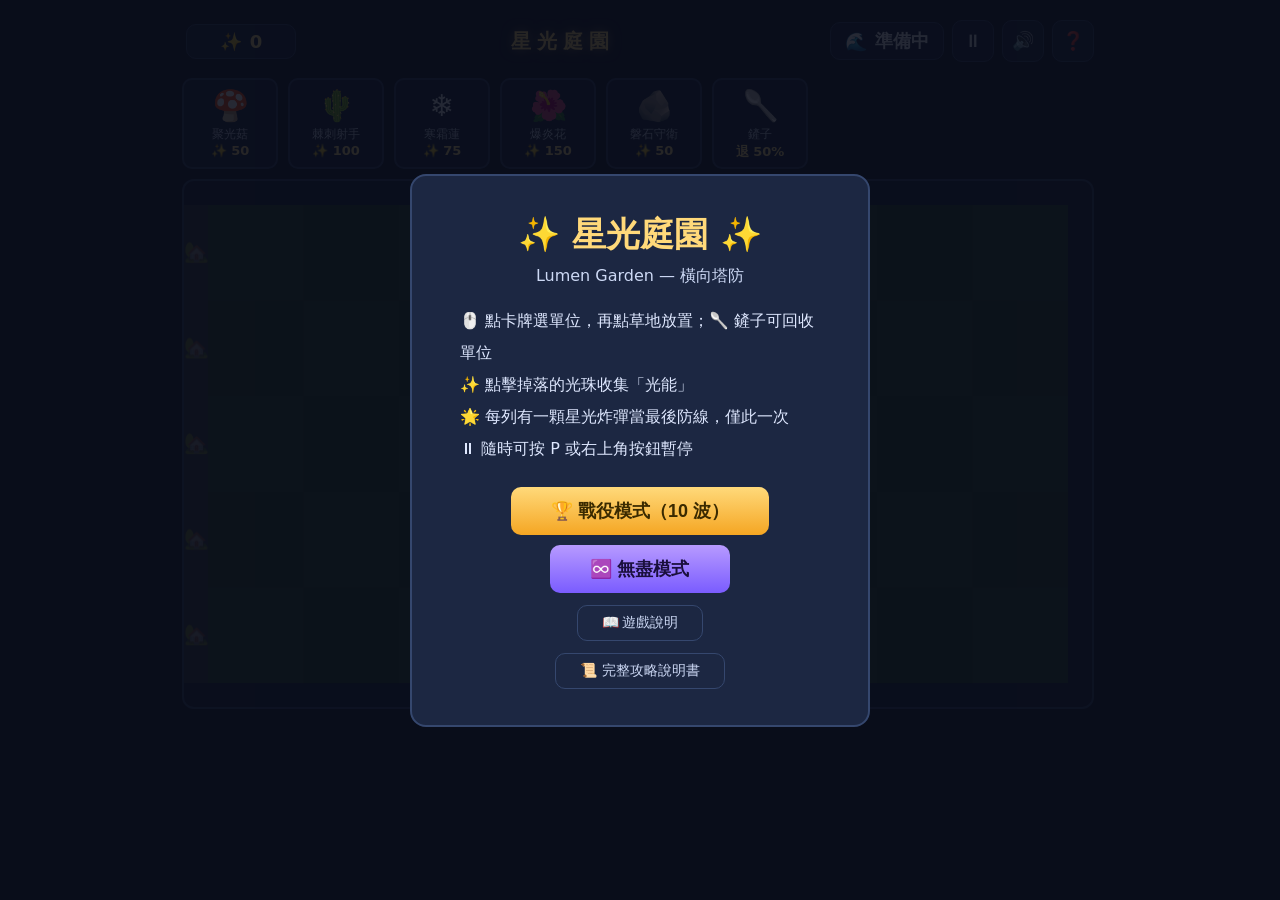
==== index.html @ 7b3ec1b3 "feat: 攻略說明書 manual.html + 遊戲內入口連結 - 11 章完整攻略：開局 SOP、光能經濟、單位/敵人圖鑑（含數值與剋制）、   炸彈與鏟子、戰役 10 波結構、無盡模式（含 b" ====
<!DOCTYPE html>
<html lang="zh-Hant">
<head>
  <meta charset="UTF-8">
  <meta name="viewport" content="width=device-width, initial-scale=1.0">
  <title>星光庭園 Lumen Garden — 橫向塔防</title>
  <link rel="stylesheet" href="css/style.css">
</head>
<body>
  <div id="app">

    <!-- 頂部 HUD：資源 / 波次 / 控制按鈕 -->
    <header id="hud">
      <div class="hud-item" id="hud-lux">
        <span class="hud-icon">✨</span>
        <span id="lux-count">0</span>
      </div>
      <h1 id="hud-title">星光庭園</h1>
      <div id="hud-right">
        <div class="hud-item" id="hud-wave">
          <span class="hud-icon">🌊</span>
          <span id="wave-label">準備中</span>
        </div>
        <button id="btn-pause" class="hud-btn" title="暫停 (P)">⏸</button>
        <button id="btn-sound" class="hud-btn" title="音效開關">🔊</button>
        <button id="btn-help" class="hud-btn" title="遊戲說明">❓</button>
      </div>
    </header>

    <!-- 單位卡牌選擇列（由 ui.js 動態生成） -->
    <nav id="card-bar"></nav>

    <!-- 主戰場 -->
    <div id="canvas-wrap">
      <canvas id="game"></canvas>
      <!-- 波次橫幅（「第 N 波來襲！」） -->
      <div id="banner" class="hidden"></div>
    </div>

    <!-- 操作提示 toast -->
    <div id="toast" class="hidden"></div>

    <!-- 開始畫面 -->
    <div id="screen-start" class="screen">
      <div class="screen-box">
        <h2>✨ 星光庭園 ✨</h2>
        <p class="screen-sub">Lumen Garden — 橫向塔防</p>
        <ul class="howto">
          <li>🖱️ 點卡牌選單位，再點草地放置；🥄 鏟子可回收單位</li>
          <li>✨ 點擊掉落的光珠收集「光能」</li>
          <li>🌟 每列有一顆星光炸彈當最後防線，僅此一次</li>
          <li>⏸ 隨時可按 P 或右上角按鈕暫停</li>
        </ul>
        <button id="btn-start" class="btn-main">🏆 戰役模式（10 波）</button>
        <button id="btn-endless" class="btn-main btn-endless">♾️ 無盡模式</button>
        <button id="btn-help-start" class="btn-sub">📖 遊戲說明</button>
        <a href="manual.html" class="btn-sub btn-link">📜 完整攻略說明書</a>
      </div>
    </div>

    <!-- 勝利畫面 -->
    <div id="screen-win" class="screen hidden">
      <div class="screen-box">
        <h2>🏆 勝利！</h2>
        <p class="screen-sub">十波暗影全數退散，庭園的星光守住了。</p>
        <button id="btn-restart-win" class="btn-main">再玩一次</button>
        <button id="btn-win-endless" class="btn-main btn-endless">♾️ 挑戰無盡模式</button>
      </div>
    </div>

    <!-- 失敗畫面 -->
    <div id="screen-lose" class="screen hidden">
      <div class="screen-box">
        <h2>💀 失守……</h2>
        <p class="screen-sub">暗影族闖進了庭園深處。</p>
        <p id="lose-stats" class="screen-sub"></p>
        <button id="btn-restart-lose" class="btn-main">重新開始</button>
      </div>
    </div>

    <!-- 遊戲說明（表格內容由 ui.js 依 config 資料表生成） -->
    <div id="screen-help" class="screen hidden">
      <div class="screen-box help-box">
        <h2>📖 遊戲說明</h2>
        <div class="help-scroll">
          <h3>基本流程</h3>
          <ul class="howto">
            <li>開場有 15 秒準備時間，先種 🍄 聚光菇累積經濟</li>
            <li>點卡牌 → 點草地格子放置；再點一次卡牌可取消</li>
            <li>點擊 ✨ 光珠收集光能（落地 12 秒後消失，快過期會閃爍）</li>
            <li>🏆 戰役模式：擋下 10 波即勝利</li>
            <li>♾️ 無盡模式：第 11 波起無限生波，越撐越難，拚最高波次紀錄</li>
            <li>🥄 鏟子：點鏟子再點單位，移除並退回一半光能</li>
            <li>🌟 星光炸彈：每列一顆，敵人破防時自動引爆清光該列 — 僅此一次</li>
          </ul>
          <h3>防禦單位</h3>
          <table class="help-table" id="help-units"></table>
          <h3>敵人圖鑑</h3>
          <table class="help-table" id="help-enemies"></table>
          <h3>小訣竅</h3>
          <ul class="howto">
            <li>寒霜蓮放在射手前排，減速讓輸出時間翻倍</li>
            <li>重甲兵的護甲要先打破才會掉血，優先集火</li>
            <li>磐石守衛擋最前排，換取後排輸出時間</li>
            <li>暗影君王血厚甲硬又咬得痛 — 寒霜蓮拖速 + 爆炎花輸出是解</li>
          </ul>
          <p style="text-align:center; margin-top:14px;">
            <a href="manual.html" target="_blank" style="color:#ffd97a;">📜 開啟完整攻略說明書（單位數值、波次結構、陣型心法）</a>
          </p>
        </div>
        <button id="btn-close-help" class="btn-main">關閉</button>
      </div>
    </div>

  </div>

  <!-- 依序載入：後面的檔案依賴前面的全域定義（刻意不用 ES modules，file:// 直接可跑） -->
  <script src="js/config.js"></script>
  <script src="js/state.js"></script>
  <script src="js/sfx.js"></script>
  <script src="js/grid.js"></script>
  <script src="js/resources.js"></script>
  <script src="js/projectiles.js"></script>
  <script src="js/units.js"></script>
  <script src="js/enemies.js"></script>
  <script src="js/waves.js"></script>
  <script src="js/ui.js"></script>
  <script src="js/render.js"></script>
  <script src="js/main.js"></script>
</body>
</html>
---- css/style.css ----
/* ============================================================
   星光庭園 Lumen Garden — 全部樣式
   ============================================================ */

* { margin: 0; padding: 0; box-sizing: border-box; }

body {
  background: #10182b;
  color: #eef3ff;
  font-family: "Segoe UI", "Microsoft JhengHei", system-ui, sans-serif;
  display: flex;
  justify-content: center;
  min-height: 100vh;
  user-select: none;
}

#app {
  position: relative;
  padding: 12px 16px 24px;
  width: fit-content;
  max-width: 100%;
}

/* ---------- 頂部 HUD ---------- */
#hud {
  display: flex;
  align-items: center;
  justify-content: space-between;
  gap: 16px;
  padding: 8px 4px;
}

#hud-title {
  font-size: 20px;
  letter-spacing: 6px;
  color: #ffd97a;
  text-shadow: 0 0 12px rgba(255, 217, 122, .5);
}

.hud-item {
  display: flex;
  align-items: center;
  gap: 8px;
  background: #1c2742;
  border: 1px solid #35476e;
  border-radius: 10px;
  padding: 6px 14px;
  font-size: 18px;
  font-weight: 700;
  min-width: 110px;
  justify-content: center;
}

#hud-lux #lux-count { color: #ffe08a; }

#hud-right {
  display: flex;
  align-items: center;
  gap: 8px;
}

.hud-btn {
  width: 42px;
  height: 42px;
  font-size: 18px;
  background: #1c2742;
  border: 1px solid #35476e;
  border-radius: 10px;
  color: #eef3ff;
  cursor: pointer;
  transition: transform .08s, border-color .08s;
}

.hud-btn:hover {
  transform: translateY(-1px);
  border-color: #ffd97a;
}

/* ---------- 卡牌選擇列 ---------- */
#card-bar {
  display: flex;
  flex-wrap: wrap;
  gap: 10px;
  padding: 8px 0 10px;
}

.card {
  position: relative;
  width: 96px;
  background: #1c2742;
  border: 2px solid #35476e;
  border-radius: 10px;
  padding: 8px 4px 6px;
  text-align: center;
  cursor: pointer;
  transition: transform .08s, border-color .08s;
  overflow: hidden;
}

.card:hover { transform: translateY(-2px); }

.card.selected {
  border-color: #ffd97a;
  box-shadow: 0 0 10px rgba(255, 217, 122, .45);
}

.card.unaffordable { filter: grayscale(.7) brightness(.7); }

.card .card-emoji { font-size: 30px; line-height: 1.2; }
.card .card-name  { font-size: 12px; margin-top: 2px; color: #cdd9f5; }
.card .card-cost  { font-size: 13px; font-weight: 700; color: #ffe08a; }

/* 冷卻遮罩：由上往下退去，height 由 JS 控制 */
.card .card-cd {
  position: absolute;
  left: 0; top: 0; width: 100%;
  background: rgba(8, 12, 24, .78);
  pointer-events: none;
  display: flex;
  align-items: flex-end;
  justify-content: center;
  color: #9fb2dc;
  font-size: 12px;
}

/* ---------- 戰場 ---------- */
#canvas-wrap { position: relative; }

canvas {
  display: block;
  border-radius: 12px;
  border: 2px solid #35476e;
  background: #16203a;
  cursor: pointer;
  /* 內部解析度固定 912×528，CSS 縮放跟隨螢幕；
     輸入座標換算在 main.js 用 getBoundingClientRect 比例處理 */
  width: min(912px, 100%);
  height: auto;
  touch-action: manipulation;   /* 觸控時停用雙擊縮放 */
}

/* 波次橫幅 */
#banner {
  position: absolute;
  top: 40%;
  left: 50%;
  transform: translate(-50%, -50%);
  font-size: 44px;
  font-weight: 900;
  color: #ff8a8a;
  text-shadow: 0 0 18px rgba(255, 80, 80, .6), 2px 2px 0 #000;
  pointer-events: none;
  animation: banner-pop 2.4s ease forwards;
  white-space: nowrap;
}

@keyframes banner-pop {
  0%   { opacity: 0; transform: translate(-50%, -50%) scale(.5); }
  15%  { opacity: 1; transform: translate(-50%, -50%) scale(1.1); }
  25%  { transform: translate(-50%, -50%) scale(1); }
  80%  { opacity: 1; }
  100% { opacity: 0; }
}

/* ---------- Toast 提示 ---------- */
#toast {
  position: fixed;
  bottom: 36px;
  left: 50%;
  transform: translateX(-50%);
  background: rgba(20, 28, 50, .95);
  border: 1px solid #ffd97a;
  color: #ffe9b0;
  padding: 10px 22px;
  border-radius: 24px;
  font-size: 15px;
  pointer-events: none;
  transition: opacity .25s;
  z-index: 30;
}

/* ---------- 全螢幕畫面（開始 / 勝利 / 失敗） ---------- */
.screen {
  position: fixed;
  inset: 0;
  background: rgba(8, 12, 24, .88);
  display: flex;
  align-items: center;
  justify-content: center;
  z-index: 20;
}

.screen-box {
  background: #1c2742;
  border: 2px solid #35476e;
  border-radius: 16px;
  padding: 36px 48px;
  text-align: center;
  max-width: 460px;
}

.screen-box h2 {
  font-size: 34px;
  margin-bottom: 8px;
  color: #ffd97a;
}

.screen-sub { color: #cdd9f5; margin-bottom: 18px; }

.howto {
  list-style: none;
  text-align: left;
  margin: 0 auto 22px;
  width: fit-content;
  line-height: 2;
  color: #dfe8ff;
}

.btn-main {
  font-size: 18px;
  font-weight: 700;
  padding: 12px 40px;
  border: none;
  border-radius: 10px;
  background: linear-gradient(180deg, #ffd97a, #f5a623);
  color: #3a2a00;
  cursor: pointer;
  transition: transform .08s, box-shadow .08s;
}

.btn-main:hover {
  transform: translateY(-2px);
  box-shadow: 0 4px 18px rgba(255, 217, 122, .4);
}

.btn-endless {
  display: block;
  margin: 10px auto 0;
  background: linear-gradient(180deg, #b79aff, #7a5cff);
  color: #1a0f3d;
}

.btn-endless:hover { box-shadow: 0 4px 18px rgba(150, 120, 255, .45); }

.btn-sub {
  display: block;
  margin: 12px auto 0;
  font-size: 14px;
  padding: 8px 24px;
  border: 1px solid #35476e;
  border-radius: 10px;
  background: transparent;
  color: #cdd9f5;
  cursor: pointer;
}

.btn-sub:hover { border-color: #ffd97a; color: #ffe9b0; }

.btn-link {
  width: fit-content;
  text-decoration: none;
}

/* ---------- 遊戲說明 ---------- */
.help-box { max-width: 640px; }

.help-scroll {
  max-height: 60vh;
  overflow-y: auto;
  text-align: left;
  margin-bottom: 18px;
  padding-right: 8px;
}

.help-scroll h3 {
  color: #ffd97a;
  margin: 14px 0 6px;
  font-size: 16px;
}

.help-table {
  width: 100%;
  border-collapse: collapse;
  font-size: 13px;
  margin: 4px 0 8px;
}

.help-table th, .help-table td {
  border: 1px solid #35476e;
  padding: 5px 8px;
  text-align: left;
}

.help-table th { background: #24304f; color: #ffd97a; }

.hidden { display: none !important; }

/* ---------- 小螢幕（手機直向） ---------- */
@media (max-width: 700px) {
  #app { padding: 6px 8px 16px; }

  #hud { flex-wrap: wrap; gap: 8px; }
  #hud-title { font-size: 15px; letter-spacing: 2px; order: -1; width: 100%; text-align: center; }
  .hud-item { font-size: 14px; min-width: 80px; padding: 4px 10px; }
  .hud-btn { width: 36px; height: 36px; font-size: 15px; }

  .card { width: 64px; padding: 5px 2px 4px; }
  .card .card-emoji { font-size: 22px; }
  .card .card-name  { font-size: 10px; }
  .card .card-cost  { font-size: 11px; }

  #banner { font-size: 28px; }
  .screen-box { padding: 24px 20px; max-width: 92vw; }
  .screen-box h2 { font-size: 26px; }
  .howto { line-height: 1.7; font-size: 14px; }
}
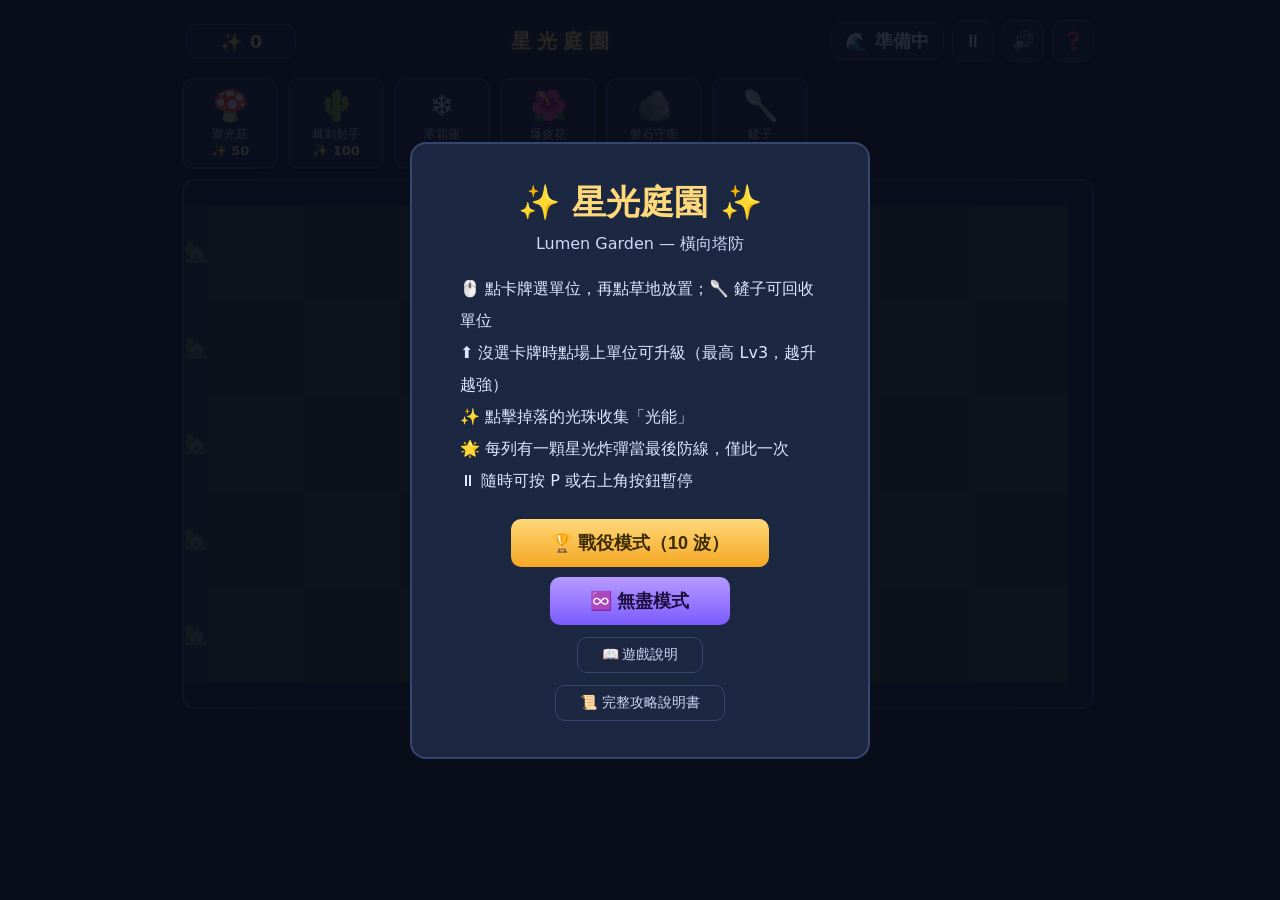
==== commit 8fdb5cf1: "feat: 飛行敵人暗影飛翼 + 單位升級系統 + Boss 召喚/碎石特殊技 - 🦇 暗影飛翼：飛越所有地面單位直撲防線，戰役第 6/8/9/10 波登場，無盡第 13 波起加入 - ⬆️ 單位升級" ====
--- a/index.html
+++ b/index.html
@@ -47,6 +47,7 @@
         <p class="screen-sub">Lumen Garden — 橫向塔防</p>
         <ul class="howto">
           <li>🖱️ 點卡牌選單位，再點草地放置；🥄 鏟子可回收單位</li>
+          <li>⬆️ 沒選卡牌時點場上單位可升級（最高 Lv3，越升越強）</li>
           <li>✨ 點擊掉落的光珠收集「光能」</li>
           <li>🌟 每列有一顆星光炸彈當最後防線，僅此一次</li>
           <li>⏸ 隨時可按 P 或右上角按鈕暫停</li>
@@ -90,7 +91,8 @@
             <li>點擊 ✨ 光珠收集光能（落地 12 秒後消失，快過期會閃爍）</li>
             <li>🏆 戰役模式：擋下 10 波即勝利</li>
             <li>♾️ 無盡模式：第 11 波起無限生波，越撐越難，拚最高波次紀錄</li>
-            <li>🥄 鏟子：點鏟子再點單位，移除並退回一半光能</li>
+            <li>⬆️ 升級：沒選卡牌時點場上單位，花光能升級（Lv2 = 基礎成本、Lv3 = 2 倍成本）— 射手傷害與血量 ×1.5、聚光菇生產加速，升級同時回滿血</li>
+            <li>🥄 鏟子：點鏟子再點單位，移除並退回一半光能（含升級投資）</li>
             <li>🌟 星光炸彈：每列一顆，敵人破防時自動引爆清光該列 — 僅此一次</li>
           </ul>
           <h3>防禦單位</h3>
@@ -102,7 +104,8 @@
             <li>寒霜蓮放在射手前排，減速讓輸出時間翻倍</li>
             <li>重甲兵的護甲要先打破才會掉血，優先集火</li>
             <li>磐石守衛擋最前排，換取後排輸出時間</li>
-            <li>暗影君王血厚甲硬又咬得痛 — 寒霜蓮拖速 + 爆炎花輸出是解</li>
+            <li>🦇 暗影飛翼會飛越所有地面單位 — 肉盾擋不住，每列都要有射手</li>
+            <li>暗影君王會召喚爪牙、對肉盾造成 4 倍碎石傷害 — 寒霜蓮拖速 + 爆炎花輸出是解</li>
           </ul>
           <p style="text-align:center; margin-top:14px;">
             <a href="manual.html" target="_blank" style="color:#ffd97a;">📜 開啟完整攻略說明書（單位數值、波次結構、陣型心法）</a>
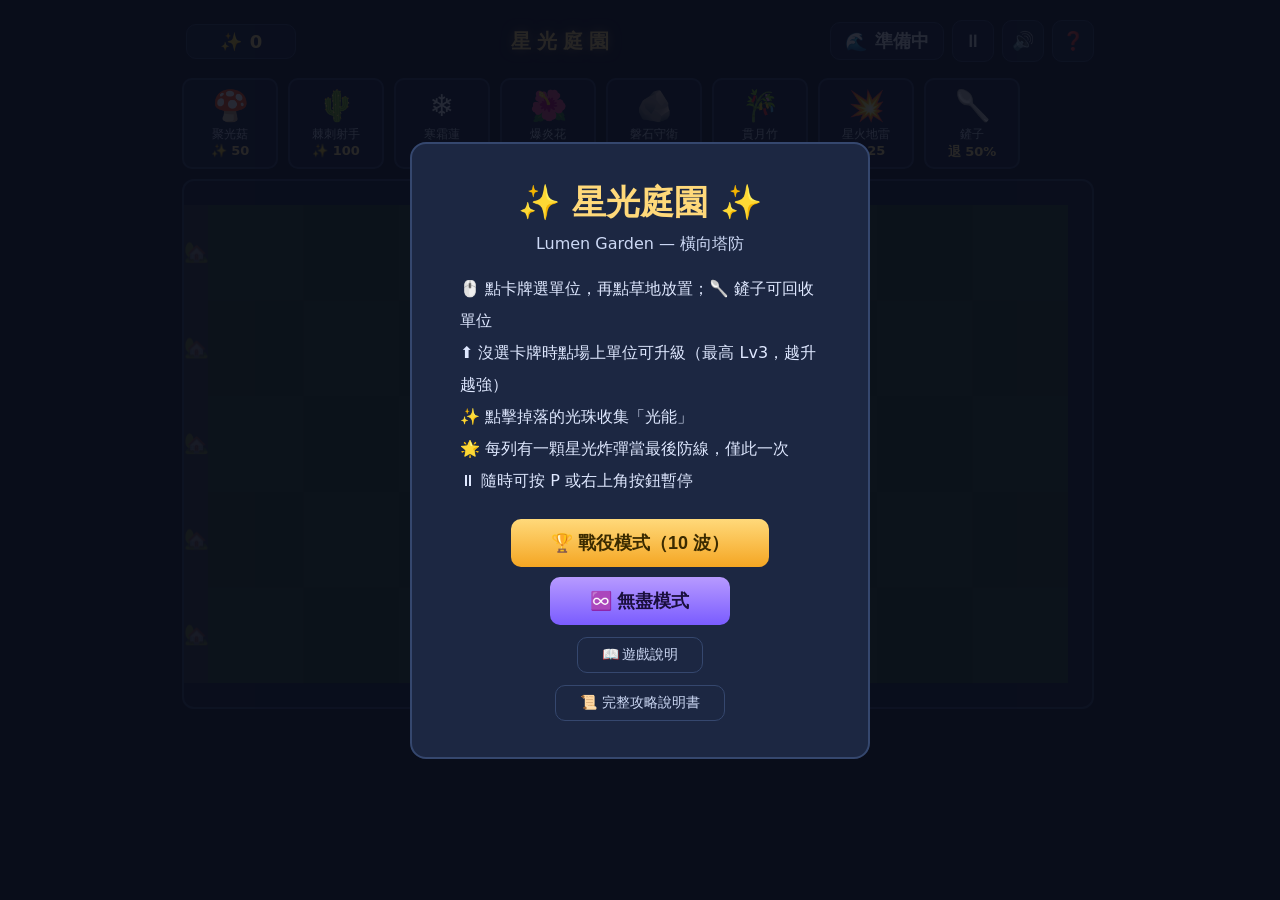
==== commit 9236bad8: "feat: 無盡模式 Roguelike 增益 — 每 5 波三選一 - 清完頭目波（每 5 波）跳出「星光祝福」三選一，效果持續整場，選擇期間遊戲凍結 - 8 種增益：射速/傷害/光珠價值/立即光能" ====
--- a/index.html
+++ b/index.html
@@ -79,6 +79,15 @@
       </div>
     </div>
 
+    <!-- 無盡增益三選一（選項由 ui.js 依 perks.js 資料生成） -->
+    <div id="screen-perk" class="screen hidden">
+      <div class="screen-box">
+        <h2>✨ 星光祝福</h2>
+        <p class="screen-sub">擋下了頭目波！選擇一項增益，效果持續整場</p>
+        <div id="perk-options"></div>
+      </div>
+    </div>
+
     <!-- 遊戲說明（表格內容由 ui.js 依 config 資料表生成） -->
     <div id="screen-help" class="screen hidden">
       <div class="screen-box help-box">
@@ -123,6 +132,7 @@
   <script src="js/sfx.js"></script>
   <script src="js/grid.js"></script>
   <script src="js/resources.js"></script>
+  <script src="js/perks.js"></script>
   <script src="js/projectiles.js"></script>
   <script src="js/units.js"></script>
   <script src="js/enemies.js"></script>
--- a/css/style.css
+++ b/css/style.css
@@ -314,3 +314,34 @@
   .screen-box h2 { font-size: 26px; }
   .howto { line-height: 1.7; font-size: 14px; }
 }
+
+/* ---------- 無盡增益三選一 ---------- */
+#perk-options {
+  display: flex;
+  gap: 14px;
+  justify-content: center;
+  flex-wrap: wrap;
+}
+
+.perk-card {
+  width: 128px;
+  padding: 16px 10px 14px;
+  border: 2px solid #35476e;
+  border-radius: 12px;
+  background: #141d36;
+  color: #dfe8ff;
+  cursor: pointer;
+  transition: transform .08s, border-color .08s, box-shadow .08s;
+}
+
+.perk-card:hover {
+  transform: translateY(-3px);
+  border-color: #ffd97a;
+  box-shadow: 0 4px 18px rgba(255, 217, 122, .35);
+}
+
+.perk-emoji { font-size: 34px; margin-bottom: 6px; }
+.perk-name { font-weight: 700; color: #ffd97a; margin-bottom: 6px; }
+.perk-desc { font-size: 12px; line-height: 1.5; color: #cdd9f5; }
+
+#screen-perk .screen-box { max-width: 560px; }
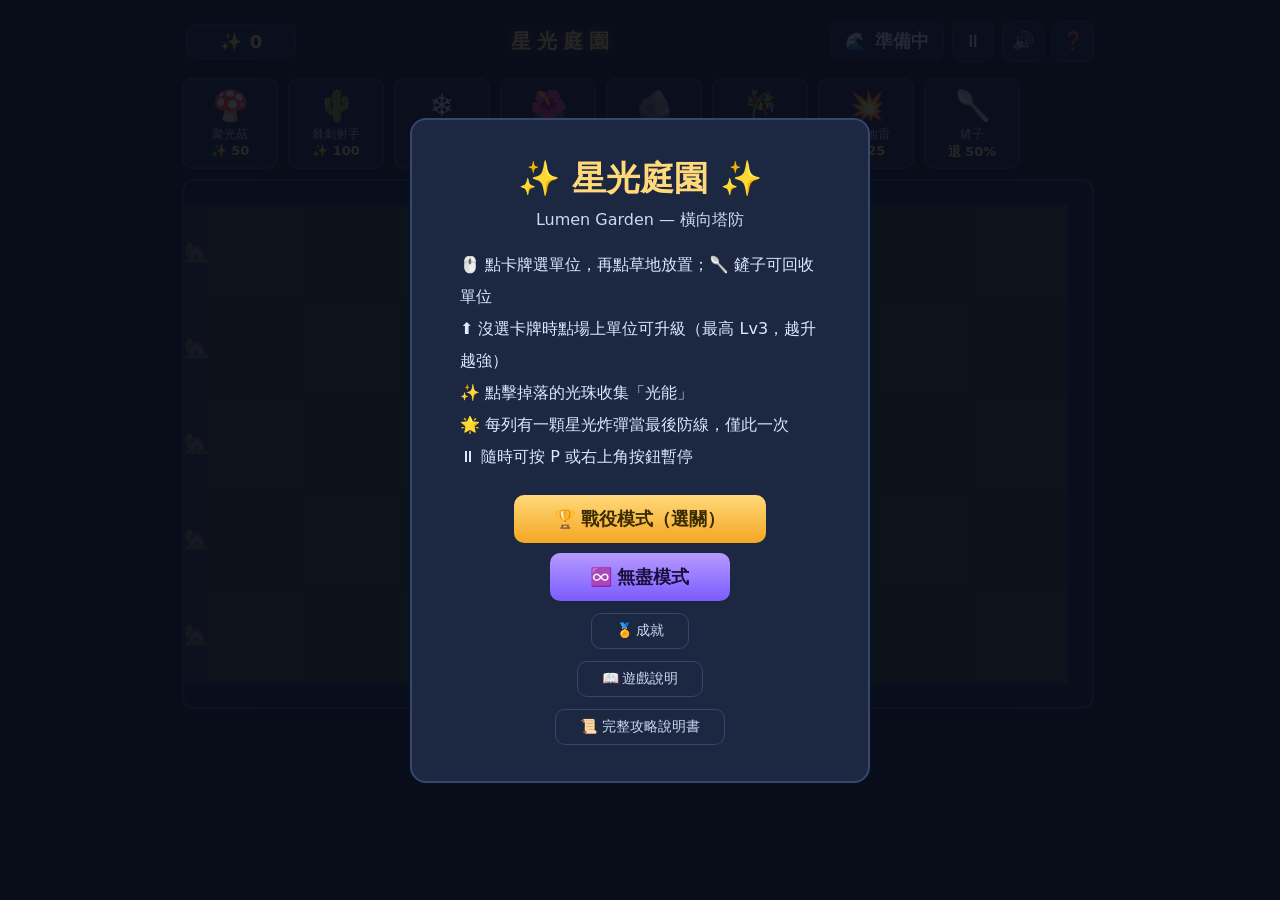
==== commit 4393279f: "feat: 關卡系統（5 關規則變化 + 星級）+ 成就系統 - 🗺️ 戰役改選關制：星光初戰（經典）/ 無月之夜（無天降光珠）/ 巨石陣（6 格障礙）/ 疾風夜襲（快速敵混編）/ 雙王之夜（最終波雙" ====
--- a/index.html
+++ b/index.html
@@ -52,8 +52,9 @@
           <li>🌟 每列有一顆星光炸彈當最後防線，僅此一次</li>
           <li>⏸ 隨時可按 P 或右上角按鈕暫停</li>
         </ul>
-        <button id="btn-start" class="btn-main">🏆 戰役模式（10 波）</button>
+        <button id="btn-start" class="btn-main">🏆 戰役模式（選關）</button>
         <button id="btn-endless" class="btn-main btn-endless">♾️ 無盡模式</button>
+        <button id="btn-achievements" class="btn-sub">🏅 成就</button>
         <button id="btn-help-start" class="btn-sub">📖 遊戲說明</button>
         <a href="manual.html" class="btn-sub btn-link">📜 完整攻略說明書</a>
       </div>
@@ -64,8 +65,28 @@
       <div class="screen-box">
         <h2>🏆 勝利！</h2>
         <p class="screen-sub">十波暗影全數退散，庭園的星光守住了。</p>
+        <p id="win-stats" class="screen-sub"></p>
         <button id="btn-restart-win" class="btn-main">再玩一次</button>
         <button id="btn-win-endless" class="btn-main btn-endless">♾️ 挑戰無盡模式</button>
+      </div>
+    </div>
+
+    <!-- 選關畫面（卡片由 ui.js 依 LEVELS 生成） -->
+    <div id="screen-levels" class="screen hidden">
+      <div class="screen-box levels-box">
+        <h2>🗺️ 選擇關卡</h2>
+        <p class="screen-sub">每關規則不同；保留越多星光炸彈，星級越高</p>
+        <div id="level-options"></div>
+        <button id="btn-close-levels" class="btn-sub">返回</button>
+      </div>
+    </div>
+
+    <!-- 成就一覽（由 ui.js 依 ACHIEVEMENTS 生成） -->
+    <div id="screen-ach" class="screen hidden">
+      <div class="screen-box">
+        <h2>🏅 成就</h2>
+        <div id="ach-list"></div>
+        <button id="btn-close-ach" class="btn-sub">返回</button>
       </div>
     </div>
 
@@ -129,6 +150,7 @@
   <!-- 依序載入：後面的檔案依賴前面的全域定義（刻意不用 ES modules，file:// 直接可跑） -->
   <script src="js/config.js"></script>
   <script src="js/state.js"></script>
+  <script src="js/progress.js"></script>
   <script src="js/sfx.js"></script>
   <script src="js/grid.js"></script>
   <script src="js/resources.js"></script>
--- a/css/style.css
+++ b/css/style.css
@@ -345,3 +345,43 @@
 .perk-desc { font-size: 12px; line-height: 1.5; color: #cdd9f5; }
 
 #screen-perk .screen-box { max-width: 560px; }
+
+/* ---------- 選關與成就 ---------- */
+.levels-box { max-width: 640px; }
+
+#level-options {
+  display: flex;
+  gap: 12px;
+  justify-content: center;
+  flex-wrap: wrap;
+  margin-bottom: 6px;
+}
+
+.level-card { width: 104px; padding: 12px 8px 10px; }
+.level-stars { margin-top: 8px; font-size: 13px; letter-spacing: 1px; }
+
+#ach-list {
+  display: grid;
+  grid-template-columns: 1fr 1fr;
+  gap: 10px;
+  margin-bottom: 14px;
+  text-align: left;
+}
+
+.ach-item {
+  display: flex;
+  align-items: center;
+  gap: 10px;
+  padding: 8px 12px;
+  border: 1px solid #35476e;
+  border-radius: 10px;
+  background: #141d36;
+  opacity: .45;
+  font-size: 13px;
+  color: #cdd9f5;
+  line-height: 1.4;
+}
+
+.ach-item.unlocked { opacity: 1; border-color: #ffd97a55; }
+.ach-emoji { font-size: 24px; }
+.ach-item b { color: #ffd97a; }
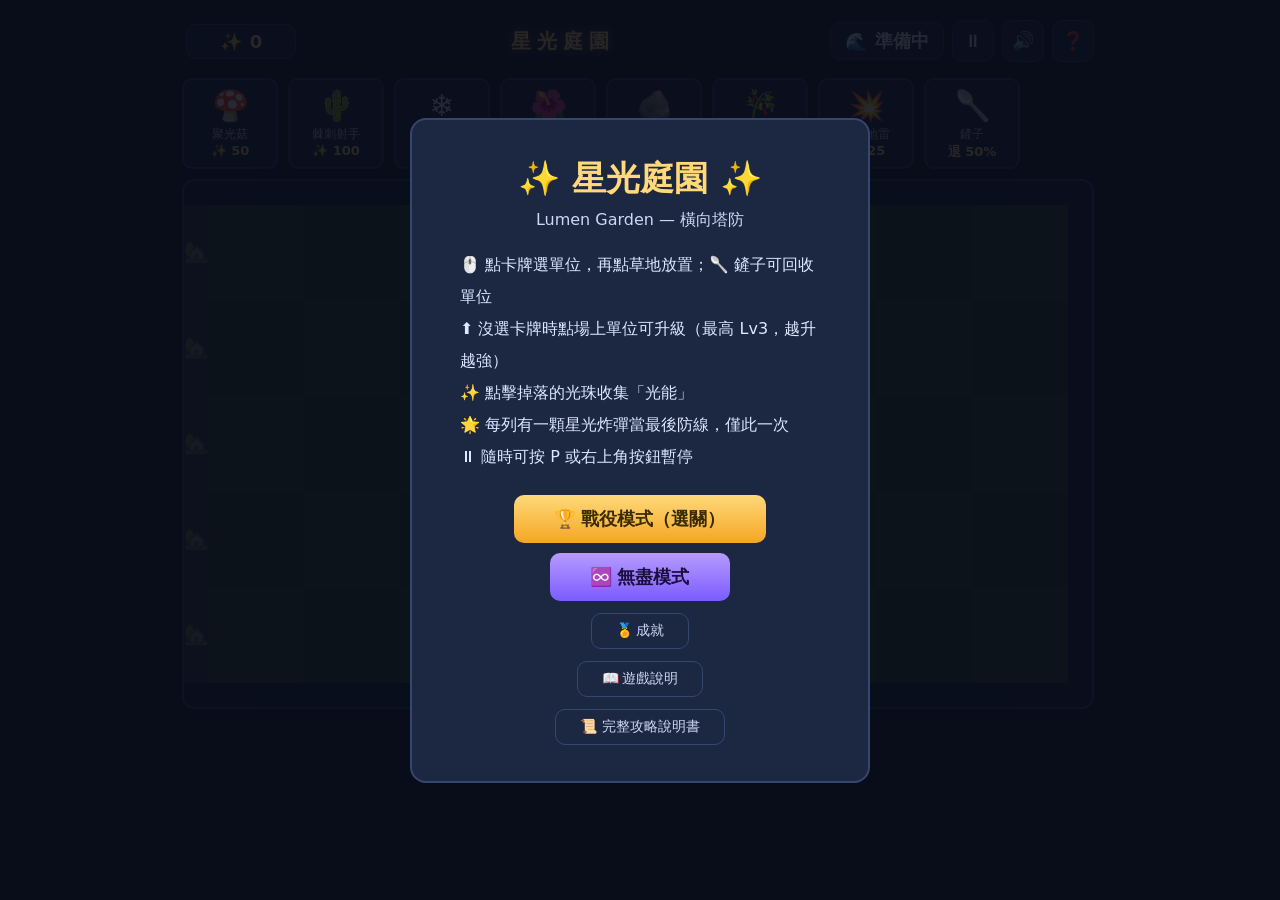
==== commit d1e82925: "feat: PWA 化 — 可安裝到手機主畫面、離線可玩 - manifest.webmanifest + 星光主題 icon（192/512/maskable + apple-touch 180） " ====
--- a/index.html
+++ b/index.html
@@ -2,8 +2,15 @@
 <html lang="zh-Hant">
 <head>
   <meta charset="UTF-8">
-  <meta name="viewport" content="width=device-width, initial-scale=1.0">
+  <meta name="viewport" content="width=device-width, initial-scale=1.0, viewport-fit=cover">
   <title>星光庭園 Lumen Garden — 橫向塔防</title>
+  <meta name="theme-color" content="#10182b">
+  <link rel="manifest" href="manifest.webmanifest">
+  <link rel="icon" type="image/png" sizes="192x192" href="icons/icon-192.png">
+  <link rel="apple-touch-icon" href="icons/apple-touch-icon.png">
+  <meta name="apple-mobile-web-app-capable" content="yes">
+  <meta name="apple-mobile-web-app-status-bar-style" content="black-translucent">
+  <meta name="apple-mobile-web-app-title" content="星光庭園">
   <link rel="stylesheet" href="css/style.css">
 </head>
 <body>
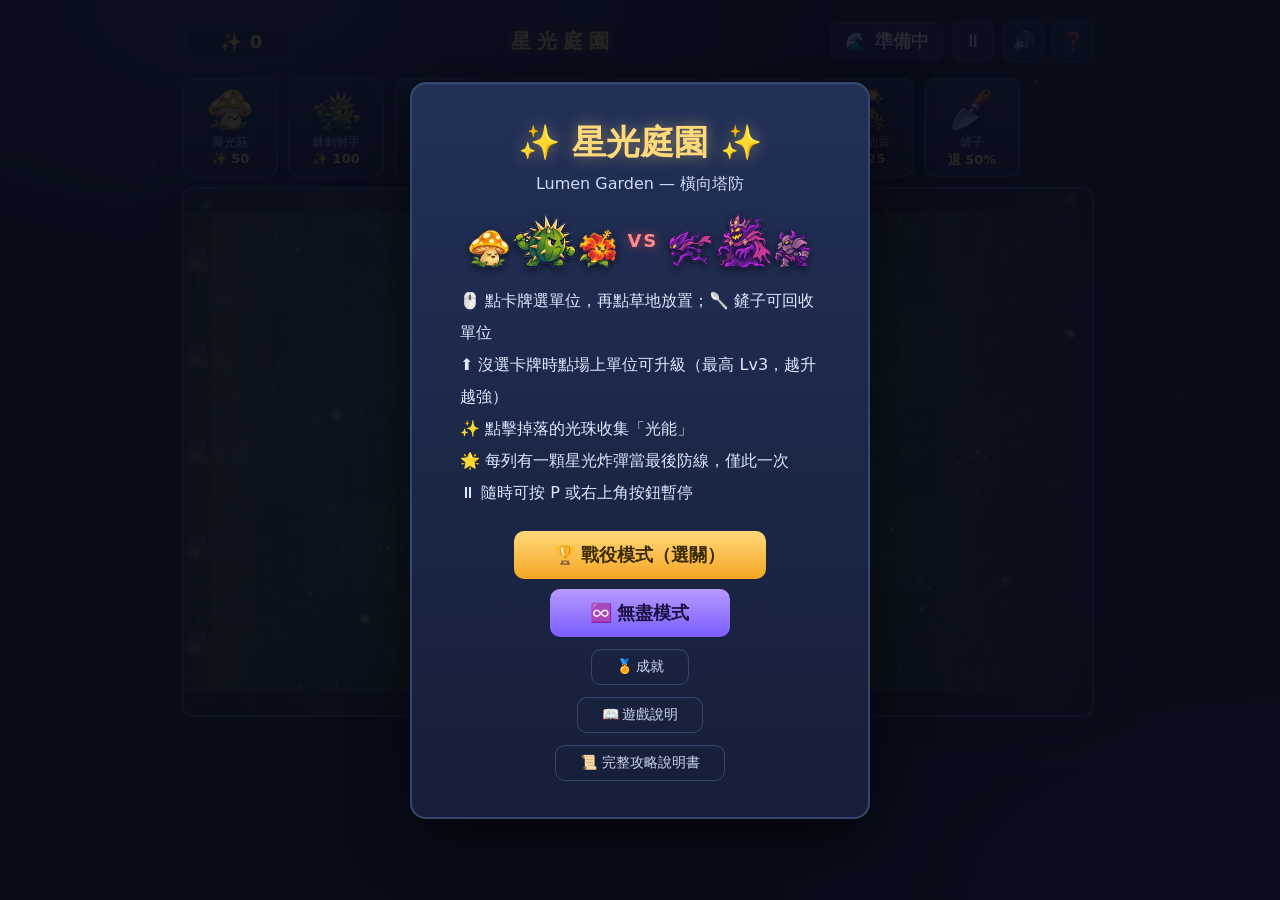
==== commit 2f2786b2: "feat: 美術升級 — AI 角色圖、程式繪製夜間場景、每關色盤、打擊回饋 - 角色：7 單位 + 7 敵人 + 巨石/鏟子/星燈/小屋改用點陣圖（img/sprites/），缺圖自動退回 emoj" ====
--- a/index.html
+++ b/index.html
@@ -52,6 +52,8 @@
       <div class="screen-box">
         <h2>✨ 星光庭園 ✨</h2>
         <p class="screen-sub">Lumen Garden — 橫向塔防</p>
+        <!-- 主視覺（由 ui.js 依角色圖生成） -->
+        <div id="hero-row"></div>
         <ul class="howto">
           <li>🖱️ 點卡牌選單位，再點草地放置；🥄 鏟子可回收單位</li>
           <li>⬆️ 沒選卡牌時點場上單位可升級（最高 Lv3，越升越強）</li>
@@ -126,8 +128,8 @@
             <li>開場有 15 秒準備時間，先種 🍄 聚光菇累積經濟</li>
             <li>點卡牌 → 點草地格子放置；再點一次卡牌可取消</li>
             <li>點擊 ✨ 光珠收集光能（落地 12 秒後消失，快過期會閃爍）</li>
-            <li>🏆 戰役模式：擋下 10 波即勝利</li>
-            <li>♾️ 無盡模式：第 11 波起無限生波，越撐越難，拚最高波次紀錄</li>
+            <li>🏆 戰役模式：5 個規則各異的關卡，各擋下 10 波即勝利；剩越多炸彈星級越高</li>
+            <li>♾️ 無盡模式：第 11 波起無限生波，每 5 波增益三選一，拚最高波次紀錄</li>
             <li>⬆️ 升級：沒選卡牌時點場上單位，花光能升級（Lv2 = 基礎成本、Lv3 = 2 倍成本）— 射手傷害與血量 ×1.5、聚光菇生產加速，升級同時回滿血</li>
             <li>🥄 鏟子：點鏟子再點單位，移除並退回一半光能（含升級投資）</li>
             <li>🌟 星光炸彈：每列一顆，敵人破防時自動引爆清光該列 — 僅此一次</li>
@@ -160,6 +162,8 @@
   <script src="js/progress.js"></script>
   <script src="js/sfx.js"></script>
   <script src="js/grid.js"></script>
+  <script src="js/sprites.js"></script>
+  <script src="js/scenery.js"></script>
   <script src="js/resources.js"></script>
   <script src="js/perks.js"></script>
   <script src="js/projectiles.js"></script>
--- a/css/style.css
+++ b/css/style.css
@@ -5,7 +5,18 @@
 * { margin: 0; padding: 0; box-sizing: border-box; }
 
 body {
-  background: #10182b;
+  /* 夜空：兩團遠光 + 幾顆星點（純 CSS，不需圖檔） */
+  background:
+    radial-gradient(1.5px 1.5px at 12% 18%, rgba(255, 255, 255, .7) 50%, transparent 51%),
+    radial-gradient(1.5px 1.5px at 81% 9%, rgba(255, 233, 176, .8) 50%, transparent 51%),
+    radial-gradient(1px 1px at 34% 62%, rgba(255, 255, 255, .5) 50%, transparent 51%),
+    radial-gradient(1px 1px at 67% 78%, rgba(255, 255, 255, .5) 50%, transparent 51%),
+    radial-gradient(1.5px 1.5px at 92% 44%, rgba(200, 220, 255, .7) 50%, transparent 51%),
+    radial-gradient(1px 1px at 6% 86%, rgba(255, 255, 255, .5) 50%, transparent 51%),
+    radial-gradient(ellipse 70% 50% at 20% 0%, rgba(90, 110, 200, .28), transparent 70%),
+    radial-gradient(ellipse 60% 45% at 100% 100%, rgba(120, 70, 180, .22), transparent 70%),
+    #0d1424;
+  background-attachment: fixed;
   color: #eef3ff;
   font-family: "Segoe UI", "Microsoft JhengHei", system-ui, sans-serif;
   display: flex;
@@ -87,7 +98,7 @@
 .card {
   position: relative;
   width: 96px;
-  background: #1c2742;
+  background: linear-gradient(180deg, #25335a, #182139);
   border: 2px solid #35476e;
   border-radius: 10px;
   padding: 8px 4px 6px;
@@ -106,7 +117,42 @@
 
 .card.unaffordable { filter: grayscale(.7) brightness(.7); }
 
-.card .card-emoji { font-size: 30px; line-height: 1.2; }
+.card .card-emoji { font-size: 30px; line-height: 1.2; height: 44px; }
+
+/* 角色小圖（卡牌、說明表、主視覺共用；載入失敗時 ui.js 會換回 emoji 文字） */
+.sprite-icon {
+  height: 44px;
+  width: auto;
+  max-width: 100%;
+  object-fit: contain;
+  vertical-align: middle;
+  filter: drop-shadow(0 2px 3px rgba(0, 0, 0, .55));
+  -webkit-user-drag: none;
+}
+
+.help-table .sprite-icon { height: 26px; margin-right: 4px; }
+
+/* 開始畫面主視覺：我方 vs 暗影族 */
+#hero-row {
+  display: flex;
+  align-items: flex-end;
+  justify-content: center;
+  gap: 10px;
+  margin: 4px -24px 16px;
+}
+
+.hero-side { display: flex; align-items: flex-end; gap: 2px; font-size: 30px; flex-shrink: 0; }
+.hero-side .sprite-icon { height: 40px; max-width: none; }
+.hero-side .sprite-icon:nth-child(2) { height: 56px; }
+
+.hero-vs {
+  align-self: center;
+  font-weight: 900;
+  font-size: 18px;
+  letter-spacing: 2px;
+  color: #ff8a8a;
+  text-shadow: 0 0 10px rgba(255, 80, 80, .6);
+}
 .card .card-name  { font-size: 12px; margin-top: 2px; color: #cdd9f5; }
 .card .card-cost  { font-size: 13px; font-weight: 700; color: #ffe08a; }
 
@@ -130,6 +176,7 @@
   display: block;
   border-radius: 12px;
   border: 2px solid #35476e;
+  box-shadow: 0 10px 40px rgba(0, 0, 0, .55), 0 0 0 1px rgba(255, 217, 122, .08);
   background: #16203a;
   cursor: pointer;
   /* 內部解析度固定 912×528，CSS 縮放跟隨螢幕；
@@ -191,8 +238,9 @@
 }
 
 .screen-box {
-  background: #1c2742;
+  background: linear-gradient(180deg, #223058, #161f38);
   border: 2px solid #35476e;
+  box-shadow: 0 18px 60px rgba(0, 0, 0, .6), inset 0 1px 0 rgba(255, 255, 255, .06);
   border-radius: 16px;
   padding: 36px 48px;
   text-align: center;
@@ -203,6 +251,7 @@
   font-size: 34px;
   margin-bottom: 8px;
   color: #ffd97a;
+  text-shadow: 0 0 16px rgba(255, 217, 122, .45);
 }
 
 .screen-sub { color: #cdd9f5; margin-bottom: 18px; }
@@ -305,7 +354,11 @@
   .hud-btn { width: 36px; height: 36px; font-size: 15px; }
 
   .card { width: 64px; padding: 5px 2px 4px; }
-  .card .card-emoji { font-size: 22px; }
+  .card .card-emoji { font-size: 22px; height: 32px; }
+  .card .sprite-icon { height: 32px; }
+  #hero-row { margin: 4px 0 12px; gap: 6px; }
+  .hero-side .sprite-icon { height: 32px; }
+  .hero-side .sprite-icon:nth-child(2) { height: 44px; }
   .card .card-name  { font-size: 10px; }
   .card .card-cost  { font-size: 11px; }
 
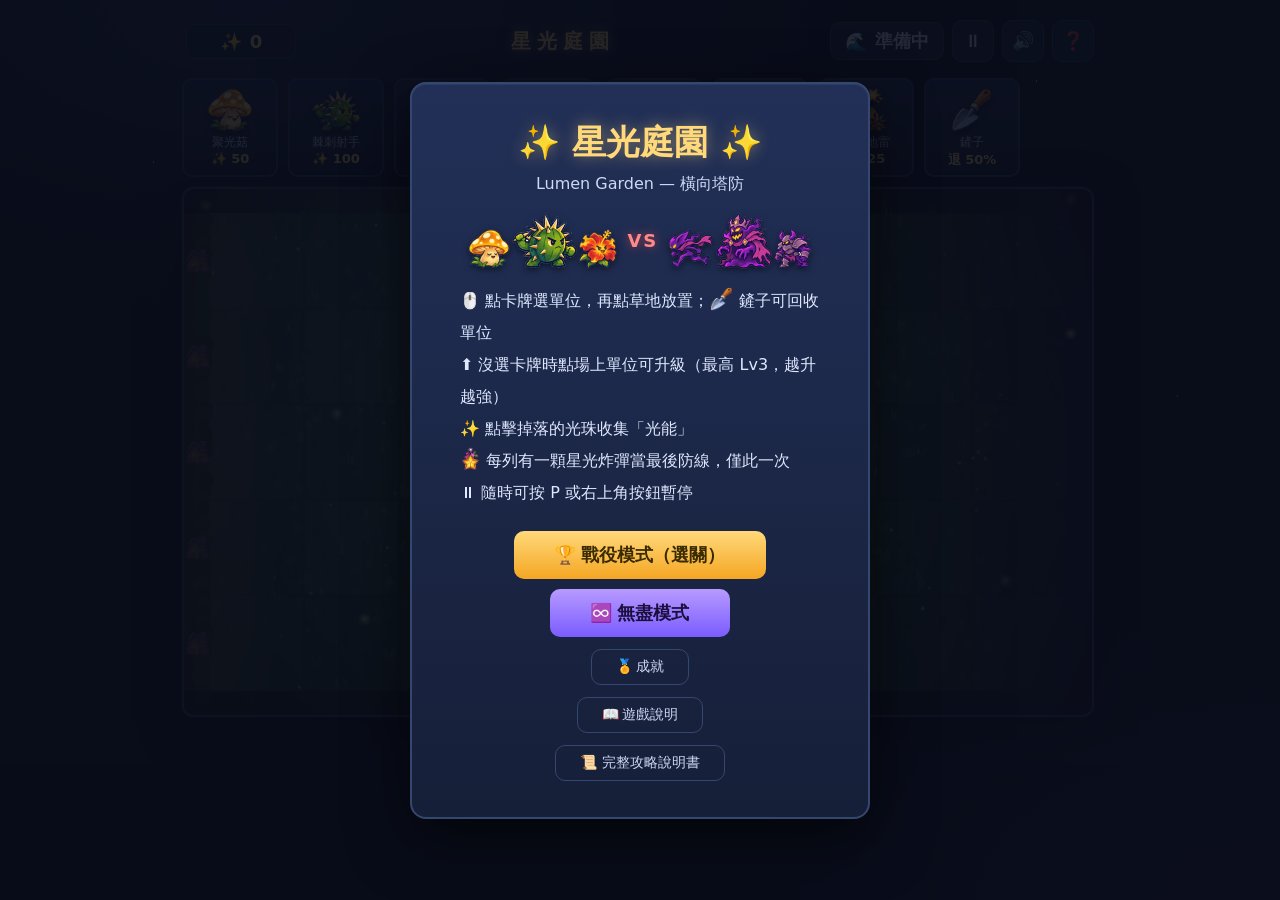
==== commit e45ff2a3: "feat: 遊戲內說明與開始畫面的角色 emoji 改用角色圖 鏟子、星光炸彈、聚光菇、暗影飛翼共 6 處；缺圖時退回原 emoji。 成就與增益的徽章圖示維持 emoji。  Co-Authored" ====
--- a/index.html
+++ b/index.html
@@ -55,10 +55,10 @@
         <!-- 主視覺（由 ui.js 依角色圖生成） -->
         <div id="hero-row"></div>
         <ul class="howto">
-          <li>🖱️ 點卡牌選單位，再點草地放置；🥄 鏟子可回收單位</li>
+          <li>🖱️ 點卡牌選單位，再點草地放置；<img class="sprite-inline" src="img/sprites/shovel.png" alt="🥄" onerror="this.replaceWith(document.createTextNode(this.alt))"> 鏟子可回收單位</li>
           <li>⬆️ 沒選卡牌時點場上單位可升級（最高 Lv3，越升越強）</li>
           <li>✨ 點擊掉落的光珠收集「光能」</li>
-          <li>🌟 每列有一顆星光炸彈當最後防線，僅此一次</li>
+          <li><img class="sprite-inline" src="img/sprites/star.png" alt="🌟" onerror="this.replaceWith(document.createTextNode(this.alt))"> 每列有一顆星光炸彈當最後防線，僅此一次</li>
           <li>⏸ 隨時可按 P 或右上角按鈕暫停</li>
         </ul>
         <button id="btn-start" class="btn-main">🏆 戰役模式（選關）</button>
@@ -125,14 +125,14 @@
         <div class="help-scroll">
           <h3>基本流程</h3>
           <ul class="howto">
-            <li>開場有 15 秒準備時間，先種 🍄 聚光菇累積經濟</li>
+            <li>開場有 15 秒準備時間，先種 <img class="sprite-inline" src="img/sprites/unit-bloom.png" alt="🍄" onerror="this.replaceWith(document.createTextNode(this.alt))"> 聚光菇累積經濟</li>
             <li>點卡牌 → 點草地格子放置；再點一次卡牌可取消</li>
             <li>點擊 ✨ 光珠收集光能（落地 12 秒後消失，快過期會閃爍）</li>
             <li>🏆 戰役模式：5 個規則各異的關卡，各擋下 10 波即勝利；剩越多炸彈星級越高</li>
             <li>♾️ 無盡模式：第 11 波起無限生波，每 5 波增益三選一，拚最高波次紀錄</li>
             <li>⬆️ 升級：沒選卡牌時點場上單位，花光能升級（Lv2 = 基礎成本、Lv3 = 2 倍成本）— 射手傷害與血量 ×1.5、聚光菇生產加速，升級同時回滿血</li>
-            <li>🥄 鏟子：點鏟子再點單位，移除並退回一半光能（含升級投資）</li>
-            <li>🌟 星光炸彈：每列一顆，敵人破防時自動引爆清光該列 — 僅此一次</li>
+            <li><img class="sprite-inline" src="img/sprites/shovel.png" alt="🥄" onerror="this.replaceWith(document.createTextNode(this.alt))"> 鏟子：點鏟子再點單位，移除並退回一半光能（含升級投資）</li>
+            <li><img class="sprite-inline" src="img/sprites/star.png" alt="🌟" onerror="this.replaceWith(document.createTextNode(this.alt))"> 星光炸彈：每列一顆，敵人破防時自動引爆清光該列 — 僅此一次</li>
           </ul>
           <h3>防禦單位</h3>
           <table class="help-table" id="help-units"></table>
@@ -143,7 +143,7 @@
             <li>寒霜蓮放在射手前排，減速讓輸出時間翻倍</li>
             <li>重甲兵的護甲要先打破才會掉血，優先集火</li>
             <li>磐石守衛擋最前排，換取後排輸出時間</li>
-            <li>🦇 暗影飛翼會飛越所有地面單位 — 肉盾擋不住，每列都要有射手</li>
+            <li><img class="sprite-inline" src="img/sprites/enemy-flyer.png" alt="🦇" onerror="this.replaceWith(document.createTextNode(this.alt))"> 暗影飛翼會飛越所有地面單位 — 肉盾擋不住，每列都要有射手</li>
             <li>暗影君王會召喚爪牙、對肉盾造成 4 倍碎石傷害 — 寒霜蓮拖速 + 爆炎花輸出是解</li>
           </ul>
           <p style="text-align:center; margin-top:14px;">
--- a/css/style.css
+++ b/css/style.css
@@ -131,6 +131,8 @@
 }
 
 .help-table .sprite-icon { height: 26px; margin-right: 4px; }
+/* 說明文字裡的行內角色圖 */
+.sprite-inline { height: 1.5em; width: auto; vertical-align: -0.35em; margin: 0 1px; }
 
 /* 開始畫面主視覺：我方 vs 暗影族 */
 #hero-row {
